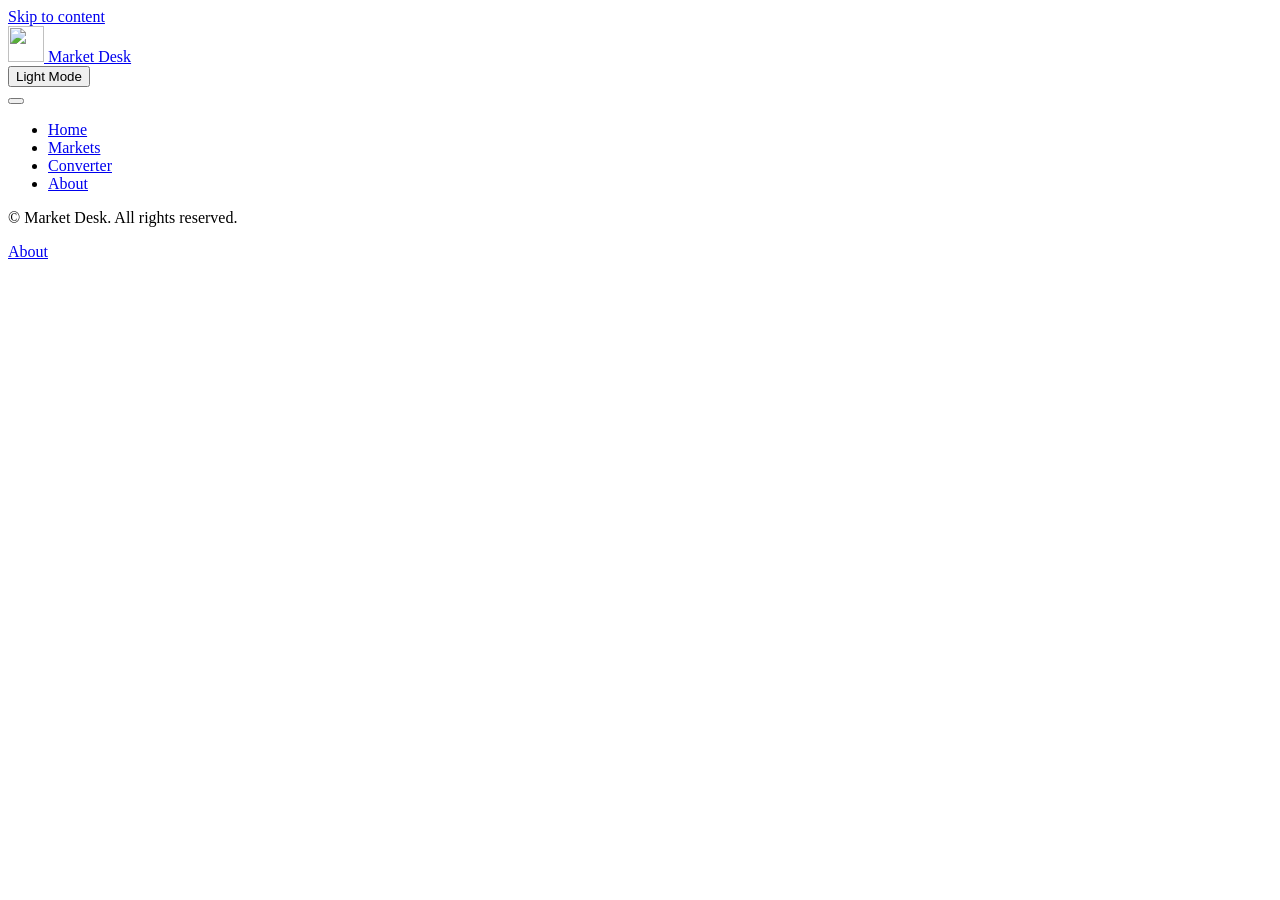
==== index.html @ c41f3e95 "header and nav" ====
<!DOCTYPE html>
<html lang="en-US">
<head>
    <meta charset="UTF-8">
    <meta name="viewport" content="width=device-width, initial-scale=1.0">
    <title>Market Desk | Global quotes and currency converter</title>
    <meta name="description" content="Market Desk provides global quotes and a currency converter for financial markets.">
    <meta name="keywords" content="Market Desk, global quotes, currency converter, financial markets">
    <meta name="author" content="J. Toshio Holt">
    <meta property="og:title" content="Market Desk">
    <meta property="og:description" content="Market Desk provides global quotes and a currency converter for financial markets.">
    <meta property="og:type" content="website">
    <link rel="icon" href="images/favicon.png" type="image/png">
    <link rel="stylesheet" href="styles.css">
    <script src="js/config.js" defer></script>
    <script type="module" src="js/main.js"></script>
</head>
<body>
  <a class="skip-link" href="#main">Skip to content</a>
  <header class="site-header">
    <div class="header-inner">
      <a class="brand" href="index.html">
        <img src="images/logo.png" width="36" height="36" alt="">
        <span>Market Desk</span>
      </a>
      <div class="header-action">
        <button class="theme-toggle" id="theme-toggle" type="button" aria-pressed="false">Light Mode</button>
      </div>
      <button class="nav-toggle" id="nav-toggle" type="button" aria-label="Menu" aria-expanded="false" aria-controls="site-nav">
        <span></span><span></span><span></span>
      </button>
      <nav class="site-nav" id="site-nav" aria-label="Primary">
        <ul>
          <li><a href="index.html">Home</a></li>
          <li><a href="markets.html">Markets</a></li>
          <li><a href="index.html#converter">Converter</a></li>
          <li><a href="about.html" class="is-current">About</a></li>
        </ul>
      </nav>
    </div>
  </header>

  <main id="main" class="wrap pro">
  </main>
  
  <footer class="site-footer">
    <div class="footer-inner">
      <p>&copy; <span id="year"></span> Market Desk. All rights reserved.</p>
      <p><a href="about.html">About</a></p>
    </div>
  </footer>
</body>
</html>
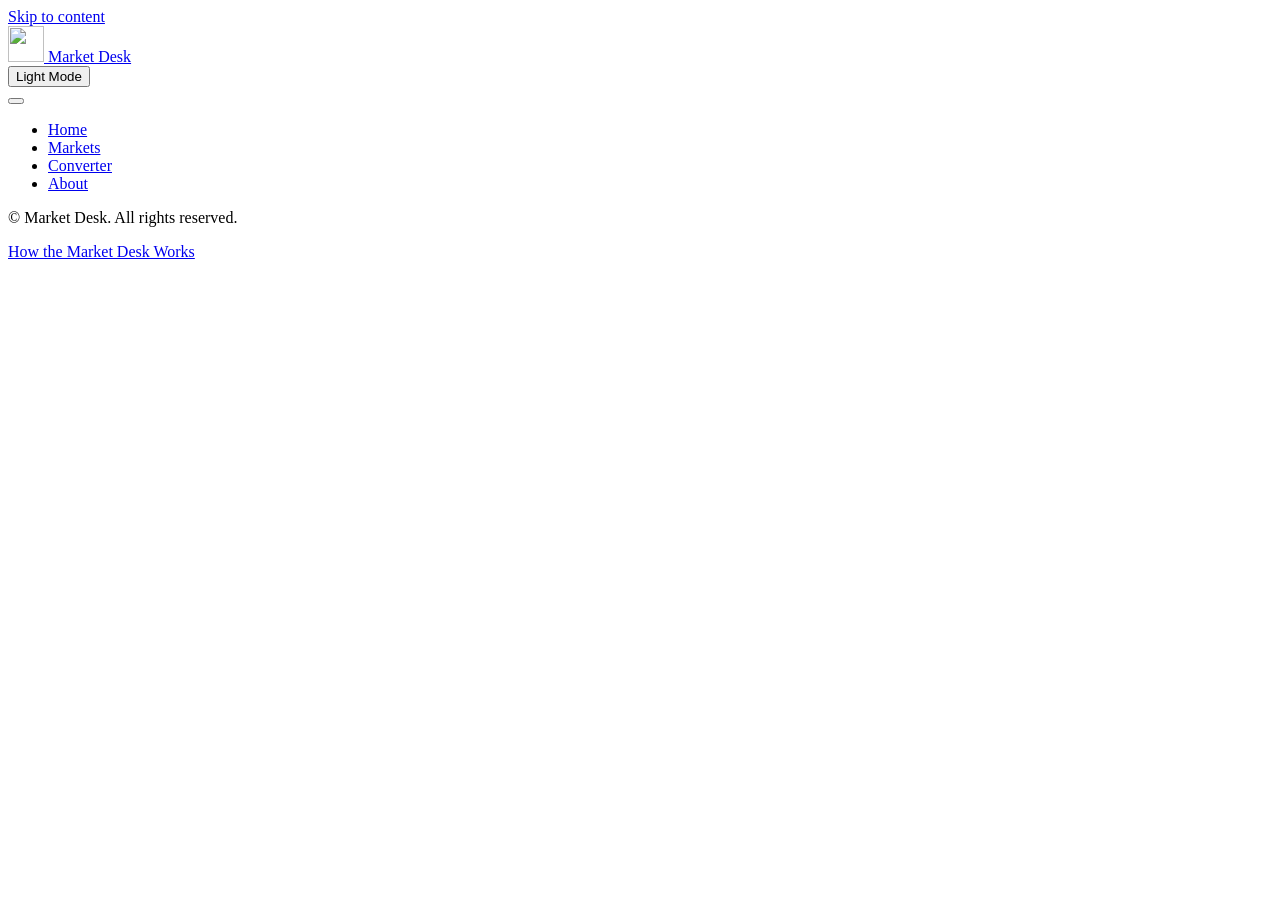
==== commit 438dbcd8: "markets entry" ====
--- a/index.html
+++ b/index.html
@@ -46,8 +46,9 @@
   <footer class="site-footer">
     <div class="footer-inner">
       <p>&copy; <span id="year"></span> Market Desk. All rights reserved.</p>
-      <p><a href="about.html">About</a></p>
+      <p><a href="about.html">How the Market Desk Works</a></p>
     </div>
   </footer>
+  <div id="toast-host" aria-live="polite" aria-relevant="additions"></div>
 </body>
 </html>
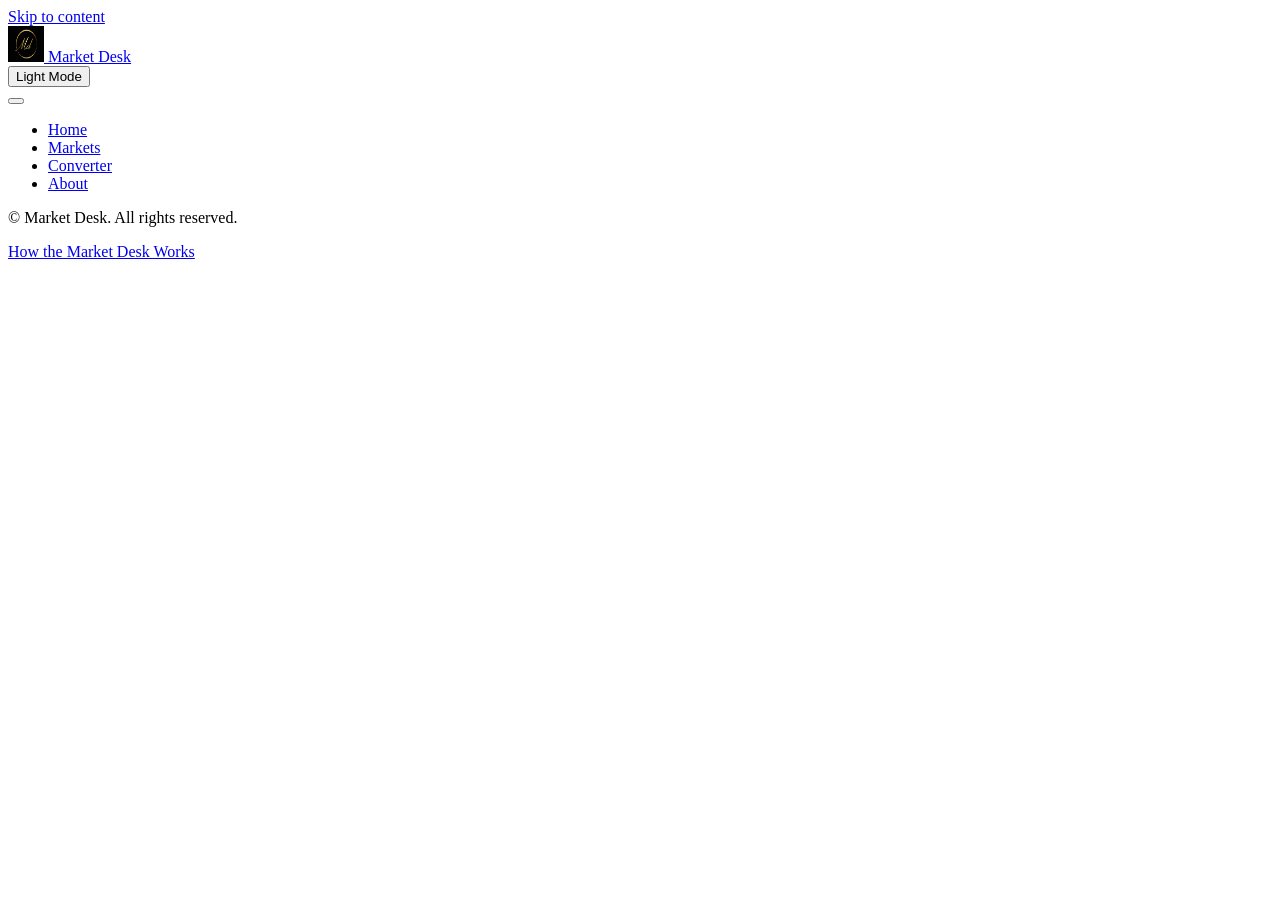
==== commit 15440dca: "upload new files enter APIs and create companies list" ====
--- a/index.html
+++ b/index.html
@@ -10,7 +10,7 @@
     <meta property="og:title" content="Market Desk">
     <meta property="og:description" content="Market Desk provides global quotes and a currency converter for financial markets.">
     <meta property="og:type" content="website">
-    <link rel="icon" href="images/favicon.png" type="image/png">
+    <link rel="icon" href="images/favicon.ico" type="image/x-icon">
     <link rel="stylesheet" href="styles.css">
     <script src="js/config.js" defer></script>
     <script type="module" src="js/main.js"></script>
@@ -20,7 +20,7 @@
   <header class="site-header">
     <div class="header-inner">
       <a class="brand" href="index.html">
-        <img src="images/logo.png" width="36" height="36" alt="">
+        <img src="images/logo.jpg" width="36" height="36" alt="">
         <span>Market Desk</span>
       </a>
       <div class="header-action">
@@ -31,10 +31,10 @@
       </button>
       <nav class="site-nav" id="site-nav" aria-label="Primary">
         <ul>
-          <li><a href="index.html">Home</a></li>
+          <li><a href="index.html" class="is-current">Home</a></li>
           <li><a href="markets.html">Markets</a></li>
           <li><a href="index.html#converter">Converter</a></li>
-          <li><a href="about.html" class="is-current">About</a></li>
+          <li><a href="about.html">About</a></li>
         </ul>
       </nav>
     </div>
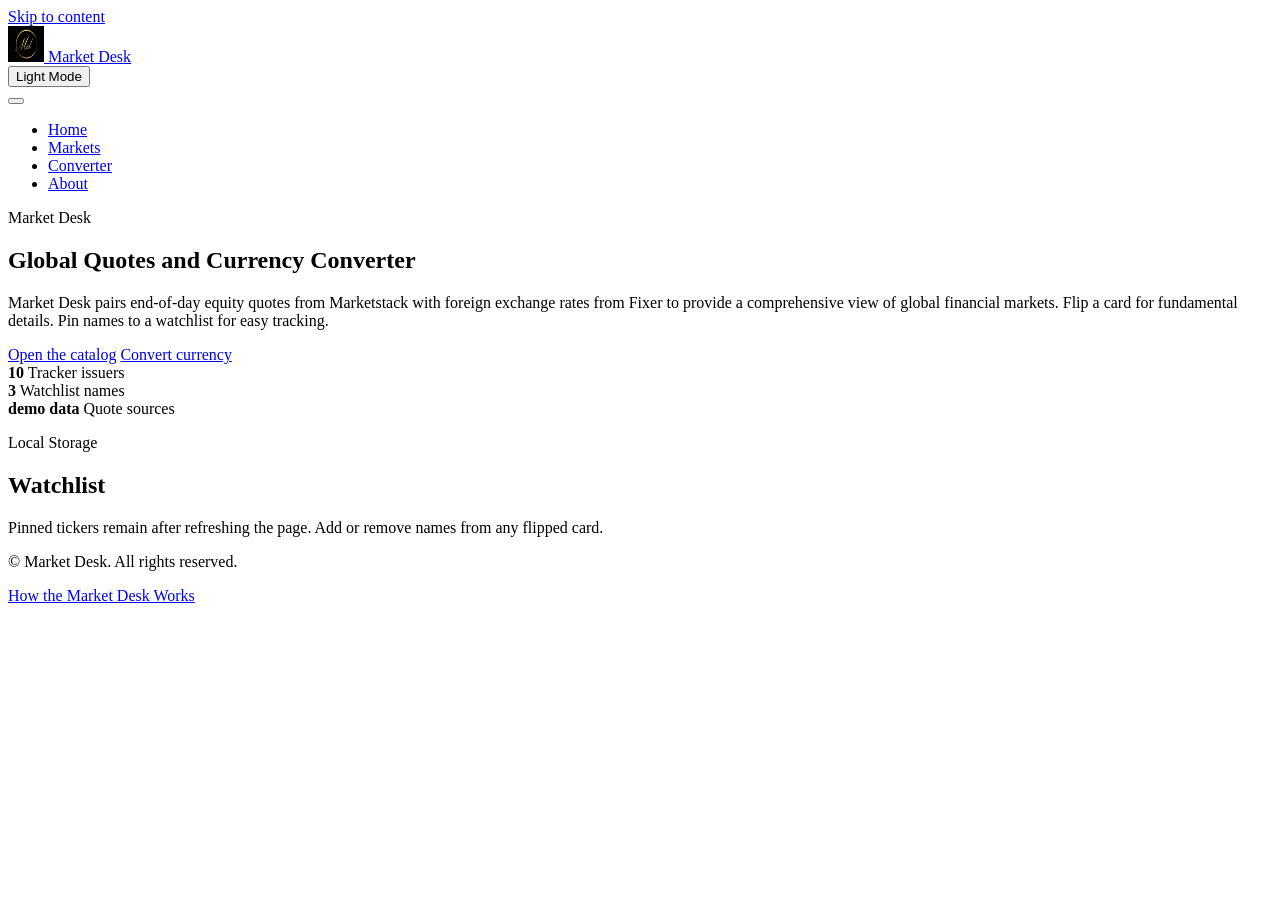
==== commit ccef0307: "main edits and additions" ====
--- a/index.html
+++ b/index.html
@@ -40,7 +40,51 @@
     </div>
   </header>
 
-  <main id="main" class="wrap pro">
+  <main id="main" class="wrap">
+    <section class="hero" id="home" aria-labelledby="hero-title">
+      <p class="kicker">Market Desk</p>
+      <h1 id="hero-title">Global Quotes and Currency Converter</h1>
+      <p class="lede">
+        Market Desk pairs end-of-day equity quotes from Marketstack with foreign exchange rates from Fixer to provide a comprehensive view of global financial markets.
+        Flip a card for fundamental details. Pin names to a watchlist for easy tracking.
+      </p>
+      <div class="hero-actions">
+        <a class="btn" href="markets.html">Open the catalog</a>
+        <a class="btn btn--ghost" href="#converter">Convert currency</a>
+      </div>
+      <div class="stats" aria-label="Desk snapshot">
+        <div class="stat">
+          <b id="stat-names">10</b>
+          <span>Tracker issuers</span>
+        </div>
+        <div class="stat">
+          <b id="stat-markets">3</b>
+          <span>Watchlist names</span>
+        </div>
+        <div class="stat">
+          <b id="stat-live">demo data</b>
+          <span>Quote sources</span>
+        </div>
+      </div>
+    </section>
+
+    <section class="section panel-grid" aria-label="Watchlist and converter">
+      <article class="panel" id="watch">
+        <header class="section-head">
+          <div>
+            <p class="kicker">Local Storage</p>
+            <h2>Watchlist</h2>
+          </div>
+        </header>
+        <p class="lede">Pinned tickers remain after refreshing the page. Add or remove names from any flipped card.</p>
+        <ul class="watch-list" id="watchlist"></ul>
+      </article>
+
+      <article class="panel" id="converter">
+        
+      </article>
+
+    </section>
   </main>
   
   <footer class="site-footer">
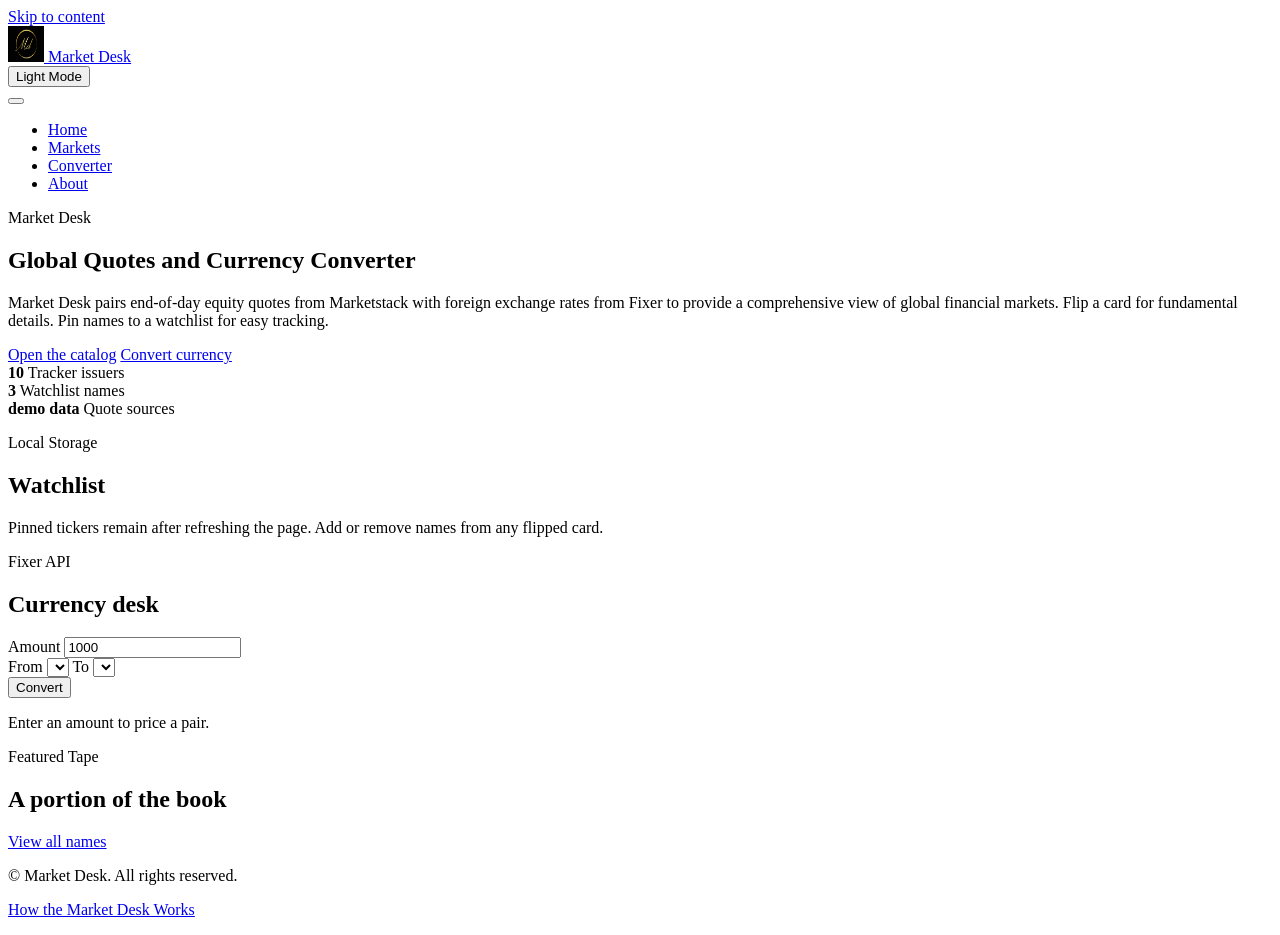
==== commit a0cf0837: "index" ====
--- a/index.html
+++ b/index.html
@@ -81,9 +81,48 @@
       </article>
 
       <article class="panel" id="converter">
-        
+        <header class="section-head">
+          <div>
+            <p class="kicker">Fixer API</p>
+            <h2>Currency desk</h2>
+          </div>
+        </header>
+        <form class="fx-form" id="fx-form">
+          <label class="field">
+            <span>Amount</span>
+            <input id="fx-amount" name="amount" type="number" min="0" step="0.01" value="1000" required>
+          </label>
+          <div class="fx-row">
+            <label class="field">
+              <span>From</span>
+              <select id="fx-from" name="from"></select>
+            </label>
+            <label class="field">
+              <span>To</span>
+              <select id="fx-to" name="to"></select>
+            </label>
+          </div>
+          <button class="btn" type="submit">Convert</button>
+        </form>
+        <p class="fx-result" id="fx-result" aria-live="polite">Enter an amount to price a pair.</p>
+        <p id="fx-stamp"></p>
       </article>
+    </section>
 
+    <section class="section" id="featured" aria-labelledby="featured-title">
+      <header class="section-head">
+        <div>
+          <p class="kicker">Featured Tape</p>
+          <h2 id="featured-title">A portion of the book</h2>
+        </div>
+        <a class="btn btn--ghost" href="markets.html">View all names</a>
+      </header>
+      <div class="card-grid" id="catalog-grid" data-limit="4" aria-live="polite"></div>
+      <div id="section-filters" class="chip-row" hidden></div>
+      <label class="field" hidden>
+        <span>Search</span>
+        <input id="ticker-search" type="search">
+      </label>
     </section>
   </main>
   
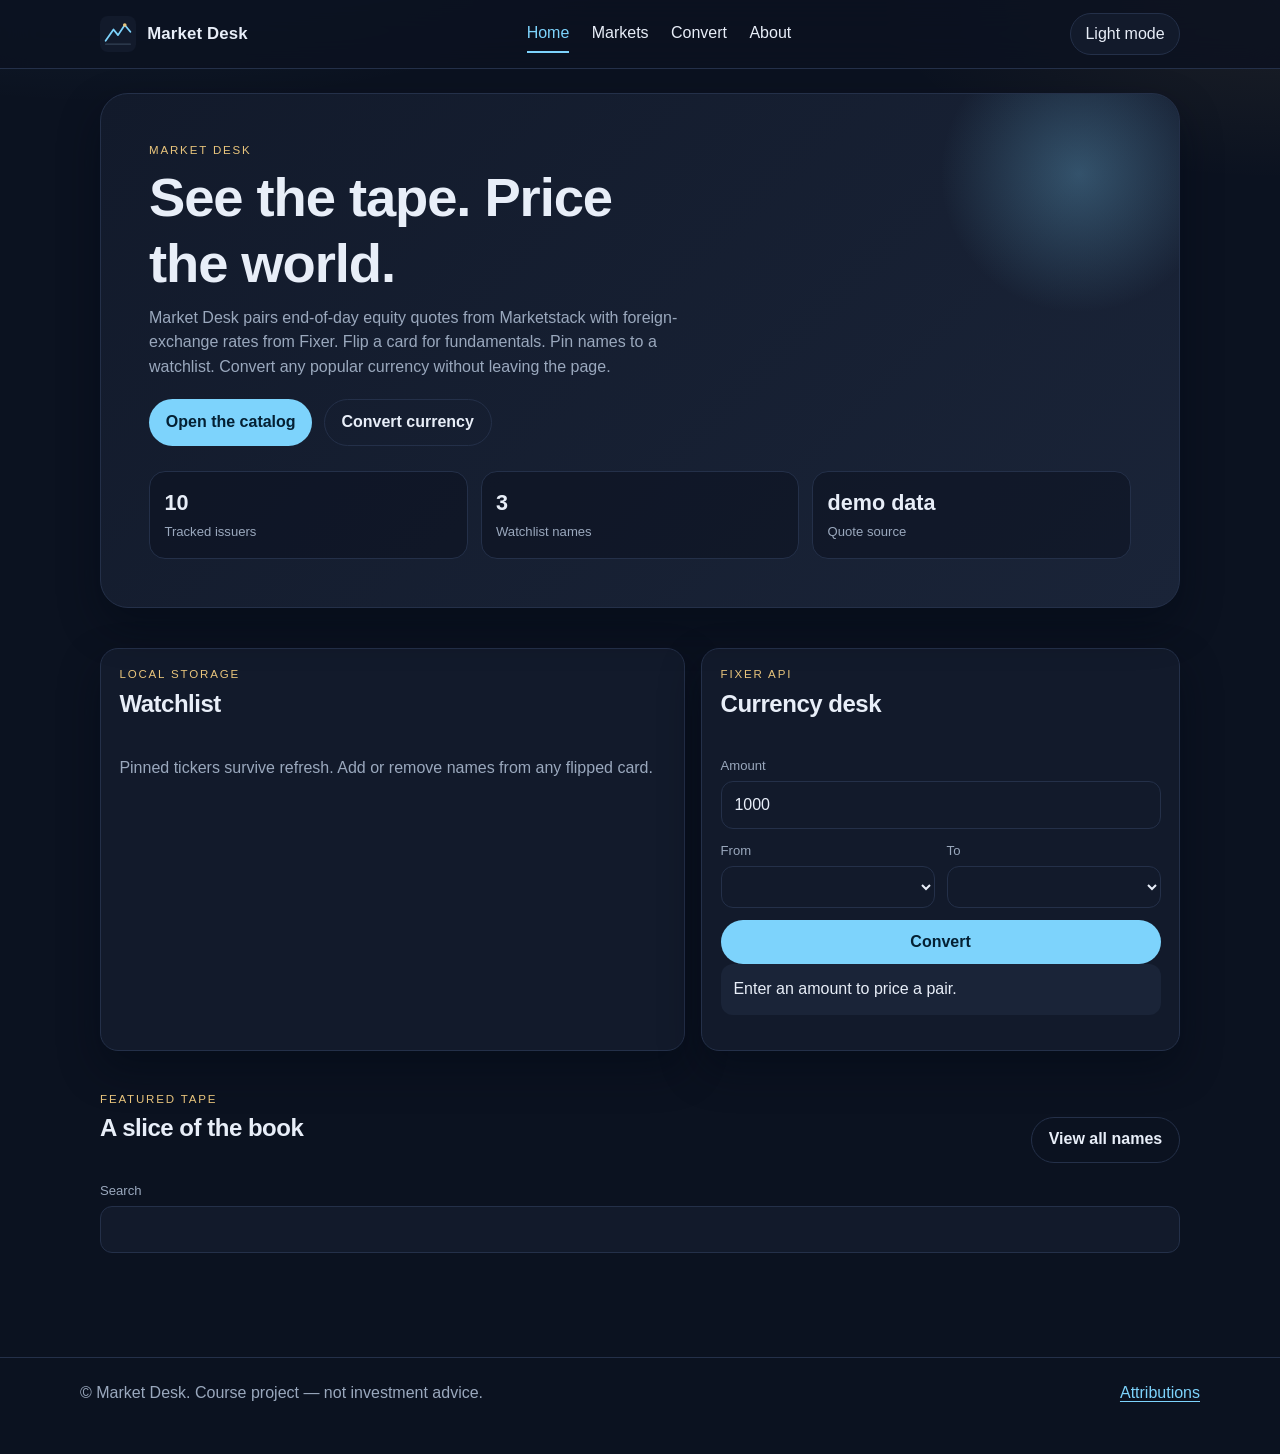
==== commit 35bdd1b8: "major edit" ====
--- a/index.html
+++ b/index.html
@@ -1,39 +1,41 @@
 <!DOCTYPE html>
 <html lang="en-US">
+
 <head>
-    <meta charset="UTF-8">
-    <meta name="viewport" content="width=device-width, initial-scale=1.0">
-    <title>Market Desk | Global quotes and currency converter</title>
-    <meta name="description" content="Market Desk provides global quotes and a currency converter for financial markets.">
-    <meta name="keywords" content="Market Desk, global quotes, currency converter, financial markets">
-    <meta name="author" content="J. Toshio Holt">
-    <meta property="og:title" content="Market Desk">
-    <meta property="og:description" content="Market Desk provides global quotes and a currency converter for financial markets.">
-    <meta property="og:type" content="website">
-    <link rel="icon" href="images/favicon.ico" type="image/x-icon">
-    <link rel="stylesheet" href="styles.css">
-    <script src="js/config.js" defer></script>
-    <script type="module" src="js/main.js"></script>
+  <meta charset="utf-8">
+  <meta name="viewport" content="width=device-width, initial-scale=1">
+  <title>Market Desk | Global quotes and currency converter</title>
+  <meta name="description" content="Track a curated book of global equities and convert currencies with live Marketstack and Fixer data.">
+  <meta name="author" content="J. Toshio Holt">
+  <meta property="og:title" content="Market Desk">
+  <meta property="og:description" content="HTML, CSS, and JavaScript market desk with two third-party APIs.">
+  <meta property="og:type" content="website">
+  <link rel="icon" href="images/favicon.svg" type="image/svg+xml">
+  <link rel="stylesheet" href="css/styles.css">
+  <script src="js/config.js" defer></script>
+  <script type="module" src="js/main.js"></script>
 </head>
+
 <body>
   <a class="skip-link" href="#main">Skip to content</a>
   <header class="site-header">
     <div class="header-inner">
       <a class="brand" href="index.html">
-        <img src="images/logo.jpg" width="36" height="36" alt="">
+        <img src="images/logo.svg" width="36" height="36" alt="">
         <span>Market Desk</span>
       </a>
-      <div class="header-action">
-        <button class="theme-toggle" id="theme-toggle" type="button" aria-pressed="false">Light Mode</button>
+      <div class="header-actions">
+        <button class="theme-toggle" id="theme-toggle" type="button" aria-pressed="false">Light mode</button>
       </div>
-      <button class="nav-toggle" id="nav-toggle" type="button" aria-label="Menu" aria-expanded="false" aria-controls="site-nav">
+      <button class="nav-toggle" id="nav-toggle" type="button" aria-label="Menu" aria-expanded="false"
+        aria-controls="site-nav">
         <span></span><span></span><span></span>
       </button>
       <nav class="site-nav" id="site-nav" aria-label="Primary">
         <ul>
           <li><a href="index.html" class="is-current">Home</a></li>
           <li><a href="markets.html">Markets</a></li>
-          <li><a href="index.html#converter">Converter</a></li>
+          <li><a href="index.html#converter">Convert</a></li>
           <li><a href="about.html">About</a></li>
         </ul>
       </nav>
@@ -42,11 +44,12 @@
 
   <main id="main" class="wrap">
     <section class="hero" id="home" aria-labelledby="hero-title">
-      <p class="kicker">Market Desk</p>
-      <h1 id="hero-title">Global Quotes and Currency Converter</h1>
+      <p class="kicker">Market desk</p>
+      <h1 id="hero-title">See the tape. Price the world.</h1>
       <p class="lede">
-        Market Desk pairs end-of-day equity quotes from Marketstack with foreign exchange rates from Fixer to provide a comprehensive view of global financial markets.
-        Flip a card for fundamental details. Pin names to a watchlist for easy tracking.
+        Market Desk pairs end-of-day equity quotes from Marketstack
+        with foreign-exchange rates from Fixer. Flip a card for fundamentals. Pin names to a
+        watchlist. Convert any popular currency without leaving the page.
       </p>
       <div class="hero-actions">
         <a class="btn" href="markets.html">Open the catalog</a>
@@ -55,15 +58,15 @@
       <div class="stats" aria-label="Desk snapshot">
         <div class="stat">
           <b id="stat-names">10</b>
-          <span>Tracker issuers</span>
+          <span>Tracked issuers</span>
         </div>
         <div class="stat">
-          <b id="stat-markets">3</b>
+          <b id="stat-watch">3</b>
           <span>Watchlist names</span>
         </div>
         <div class="stat">
           <b id="stat-live">demo data</b>
-          <span>Quote sources</span>
+          <span>Quote source</span>
         </div>
       </div>
     </section>
@@ -72,11 +75,11 @@
       <article class="panel" id="watch">
         <header class="section-head">
           <div>
-            <p class="kicker">Local Storage</p>
+            <p class="kicker">Local storage</p>
             <h2>Watchlist</h2>
           </div>
         </header>
-        <p class="lede">Pinned tickers remain after refreshing the page. Add or remove names from any flipped card.</p>
+        <p class="lede">Pinned tickers survive refresh. Add or remove names from any flipped card.</p>
         <ul class="watch-list" id="watchlist"></ul>
       </article>
 
@@ -112,26 +115,27 @@
     <section class="section" id="featured" aria-labelledby="featured-title">
       <header class="section-head">
         <div>
-          <p class="kicker">Featured Tape</p>
-          <h2 id="featured-title">A portion of the book</h2>
+          <p class="kicker">Featured tape</p>
+          <h2 id="featured-title">A slice of the book</h2>
         </div>
         <a class="btn btn--ghost" href="markets.html">View all names</a>
       </header>
       <div class="card-grid" id="catalog-grid" data-limit="4" aria-live="polite"></div>
-      <div id="section-filters" class="chip-row" hidden></div>
+      <div id="sector-filters" class="chip-row" hidden></div>
       <label class="field" hidden>
         <span>Search</span>
         <input id="ticker-search" type="search">
       </label>
     </section>
   </main>
-  
+
   <footer class="site-footer">
     <div class="footer-inner">
-      <p>&copy; <span id="year"></span> Market Desk. All rights reserved.</p>
-      <p><a href="about.html">How the Market Desk Works</a></p>
+      <p>&copy; <span id="year"></span> Market Desk. Course project — not investment advice.</p>
+      <p><a href="about.html">Attributions</a></p>
     </div>
   </footer>
   <div id="toast-host" aria-live="polite" aria-relevant="additions"></div>
 </body>
+
 </html>
--- a/css/styles.css
+++ b/css/styles.css
@@ -0,0 +1,843 @@
+/* Theme variables ----------------------------------------------------------------------------------------------------------------------------------- */
+:root {
+  --bg: #0b1220;
+  --bg-elevated: #121a2b;
+  --bg-soft: #1a2438;
+  --line: #243049;
+  --text: #e8eef8;
+  --muted: #9aa8bd;
+  --accent: #7dd3fc;
+  --accent-strong: #38bdf8;
+  --gold: #e8c47c;
+  --up: #34d399;
+  --down: #f87171;
+  --danger: #fb7185;
+  --shadow: 0 18px 40px rgba(3, 8, 20, 0.45);
+  --radius: 18px;
+  --font: "Segoe UI", "Source Sans 3", "Helvetica Neue", Arial, sans-serif;
+  --mono: "Cambria Math", "IBM Plex Mono", ui-monospace, monospace;
+  --max: 1120px;
+  --header-h: 4.25rem;
+}
+
+[data-theme="light"] {
+  --bg: #f3f6fb;
+  --bg-elevated: #ffffff;
+  --bg-soft: #e8eef7;
+  --line: #d5deeb;
+  --text: #122033;
+  --muted: #4b5b70;
+  --accent: #0369a1;
+  --accent-strong: #0284c7;
+  --gold: #b45309;
+  --shadow: 0 16px 32px rgba(15, 35, 70, 0.08);
+}
+
+
+/* Reset -------------------------------------------------------------------------------------------------------------------------------------------- */
+*,
+*::before,
+*::after {
+  box-sizing: border-box;
+}
+
+html {
+  scroll-behavior: smooth;
+}
+
+body {
+  margin: 0;
+  min-height: 100vh;
+  font-family: var(--font);
+  color: var(--text);
+  background:
+    radial-gradient(1200px 500px at 10% -10%, rgba(125, 211, 252, 0.12), transparent 50%),
+    radial-gradient(900px 400px at 100% 0%, rgba(232, 196, 124, 0.08), transparent 45%),
+    var(--bg);
+  line-height: 1.55;
+  transition: background-color 0.35s ease, color 0.35s ease;
+}
+
+img {
+  max-width: 100%;
+  height: auto;
+  display: block;
+}
+
+a {
+  color: var(--accent);
+  text-decoration-thickness: 1px;
+  text-underline-offset: 0.18em;
+}
+
+a:hover {
+  color: var(--accent-strong);
+}
+
+h1,
+h2,
+h3,
+p {
+  margin-top: 0;
+}
+
+h1,
+h2,
+h3 {
+  line-height: 1.2;
+  letter-spacing: -0.02em;
+}
+
+button,
+input,
+select {
+  font: inherit;
+}
+
+
+/* Skip link --------------------------------------------------------------------------------------------------------------------------------------- */
+.skip-link {
+  position: absolute;
+  left: 1rem;
+  top: -4rem;
+  background: var(--accent);
+  color: #042033;
+  padding: 0.6rem 1rem;
+  border-radius: 999px;
+  z-index: 100;
+}
+
+.skip-link:focus {
+  top: 0.75rem;
+}
+
+
+/* Header / navigation --------------------------------------------------------------------------------------------------------------------------------- */
+.site-header {
+  position: sticky;
+  top: 0;
+  z-index: 20;
+  backdrop-filter: blur(16px);
+  background: color-mix(in srgb, var(--bg) 82%, transparent);
+  border-bottom: 1px solid var(--line);
+}
+
+.header-inner {
+  max-width: var(--max);
+  margin: 0 auto;
+  min-height: var(--header-h);
+  padding: 0.75rem 1.25rem;
+  display: flex;
+  align-items: center;
+  gap: 1rem;
+}
+
+.brand {
+  display: flex;
+  align-items: center;
+  gap: 0.7rem;
+  color: var(--text);
+  text-decoration: none;
+  font-weight: 700;
+  letter-spacing: 0.01em;
+}
+
+.brand img {
+  width: 36px;
+  height: 36px;
+}
+
+.brand span {
+  font-size: 1.05rem;
+}
+
+.visually-hidden {
+  position: absolute;
+  width: 1px;
+  height: 1px;
+  padding: 0;
+  margin: -1px;
+  overflow: hidden;
+  clip: rect(0, 0, 0, 0);
+  white-space: nowrap;
+  border: 0;
+}
+
+.header-actions {
+  margin-left: auto;
+  display: block;
+}
+
+.nav-toggle {
+  width: 44px;
+  height: 44px;
+  border: 1px solid var(--line);
+  border-radius: 10px;
+  background: var(--bg-elevated);
+  color: var(--text);
+  display: inline-flex;
+  flex-direction: column;
+  justify-content: center;
+  align-items: center;
+  gap: 5px;
+  cursor: pointer;
+}
+
+.nav-toggle span {
+  display: block;
+  width: 18px;
+  height: 2px;
+  background: currentColor;
+  transition: transform 0.25s ease, opacity 0.2s ease;
+}
+
+.nav-toggle[aria-expanded="true"] span:nth-child(1) {
+  transform: translateY(7px) rotate(45deg);
+}
+
+.nav-toggle[aria-expanded="true"] span:nth-child(2) {
+  opacity: 0;
+}
+
+.nav-toggle[aria-expanded="true"] span:nth-child(3) {
+  transform: translateY(-7px) rotate(-45deg);
+}
+
+.site-nav {
+  display: none;
+  width: 100%;
+}
+
+.site-nav.is-open {
+  display: block;
+}
+
+.site-nav ul {
+  list-style: none;
+  margin: 0;
+  padding: 0.25rem 0 0.75rem;
+}
+
+.site-nav a {
+  display: block;
+  padding: 0.7rem 0.2rem;
+  color: var(--text);
+  text-decoration: none;
+  border-bottom: 2px solid transparent;
+}
+
+.site-nav a.is-current,
+.site-nav a:hover,
+.site-nav a:focus-visible {
+  color: var(--accent);
+  border-bottom-color: var(--accent);
+}
+
+.theme-toggle {
+  border: 1px solid var(--line);
+  background: var(--bg-elevated);
+  color: var(--text);
+  border-radius: 999px;
+  padding: 0.45rem 0.9rem;
+  cursor: pointer;
+  transition: transform 0.2s ease, background-color 0.2s ease;
+}
+
+.theme-toggle:hover {
+  transform: translateY(-1px);
+}
+
+@media (min-width: 800px) {
+  .nav-toggle {
+    display: none;
+  }
+
+  .header-inner {
+    display: flex;
+    align-items: center;
+    gap: 1rem;
+  }
+
+  .header-actions {
+    margin-left: 0;
+    order: 3;
+  }
+
+  .site-nav {
+    order: 2;
+    margin-left: auto;
+    margin-right: auto;
+  }
+
+  .site-nav {
+    display: block;
+    width: auto;
+    justify-self: center;
+  }
+
+  .site-nav ul {
+    display: flex;
+    gap: 1.4rem;
+    padding: 0;
+  }
+
+  .site-nav a {
+    padding: 0.35rem 0;
+  }
+
+  .header-actions {
+    display: block;
+  }
+}
+
+
+/* Layout helpers ----------------------------------------------------------------------------------------------------------------------------------- */
+.wrap {
+  max-width: var(--max);
+  margin: 0 auto;
+  padding: 1.5rem 1.25rem 4rem;
+}
+
+.section {
+  margin: 2.5rem 0;
+}
+
+.section-head {
+  display: flex;
+  flex-wrap: wrap;
+  justify-content: space-between;
+  align-items: end;
+  gap: 1rem;
+  margin-bottom: 1.1rem;
+}
+
+.kicker {
+  text-transform: uppercase;
+  letter-spacing: 0.16em;
+  font-size: 0.72rem;
+  color: var(--gold);
+  margin-bottom: 0.35rem;
+}
+
+.lede {
+  color: var(--muted);
+  max-width: 62ch;
+}
+
+
+/* Buttons, chips, fields ------------------------------------------------------------------------------------------------------------------------ */
+.btn {
+  display: inline-flex;
+  align-items: center;
+  justify-content: center;
+  gap: 0.4rem;
+  border: 0;
+  border-radius: 999px;
+  padding: 0.62rem 1.05rem;
+  cursor: pointer;
+  text-decoration: none;
+  background: var(--accent);
+  color: #042033;
+  font-weight: 650;
+  transition: transform 0.2s ease, box-shadow 0.2s ease, background-color 0.2s ease;
+}
+
+.btn:hover {
+  transform: translateY(-2px);
+  box-shadow: 0 10px 20px rgba(56, 189, 248, 0.22);
+}
+
+.btn--ghost {
+  background: transparent;
+  color: var(--text);
+  border: 1px solid var(--line);
+}
+
+.btn--link {
+  background: transparent;
+  color: var(--accent);
+  padding-inline: 0.2rem;
+}
+
+.chip-row {
+  display: flex;
+  flex-wrap: wrap;
+  gap: 0.5rem;
+}
+
+.chip {
+  border: 1px solid var(--line);
+  background: var(--bg-elevated);
+  color: var(--text);
+  border-radius: 999px;
+  padding: 0.35rem 0.8rem;
+  cursor: pointer;
+  transition: background-color 0.2s ease, border-color 0.2s ease, transform 0.2s ease;
+}
+
+.chip:hover,
+.chip.is-active {
+  border-color: var(--accent);
+  color: var(--accent);
+  transform: translateY(-1px);
+}
+
+.field {
+  display: grid;
+  gap: 0.3rem;
+}
+
+.field span {
+  font-size: 0.82rem;
+  color: var(--muted);
+}
+
+input[type="text"],
+input[type="number"],
+input[type="search"],
+select {
+  width: 100%;
+  border: 1px solid var(--line);
+  background: var(--bg-elevated);
+  color: var(--text);
+  border-radius: 12px;
+  padding: 0.65rem 0.8rem;
+}
+
+input:focus-visible,
+select:focus-visible,
+button:focus-visible,
+a:focus-visible {
+  outline: 2px solid var(--accent);
+  outline-offset: 2px;
+}
+
+
+/* Hero ------------------------------------------------------------------------------------------------------------------------------------------ */
+.hero {
+  position: relative;
+  overflow: hidden;
+  border: 1px solid var(--line);
+  border-radius: 28px;
+  padding: clamp(1.4rem, 4vw, 3rem);
+  background: linear-gradient(135deg, var(--bg-elevated), var(--bg-soft));
+  box-shadow: var(--shadow);
+}
+
+.hero::after {
+  content: "";
+  position: absolute;
+  width: 280px;
+  height: 280px;
+  right: -40px;
+  top: -60px;
+  border-radius: 50%;
+  background: radial-gradient(circle, rgba(125, 211, 252, 0.28), transparent 70%);
+  animation: drift 12s ease-in-out infinite alternate;
+  pointer-events: none;
+}
+
+@keyframes drift {
+  from {
+    transform: translate3d(0, 0, 0) scale(1);
+  }
+
+  to {
+    transform: translate3d(-30px, 24px, 0) scale(1.12);
+  }
+}
+
+.hero h1 {
+  font-size: clamp(2rem, 5vw, 3.4rem);
+  max-width: 16ch;
+  margin-bottom: 0.6rem;
+}
+
+.hero-actions {
+  display: flex;
+  flex-wrap: wrap;
+  gap: 0.7rem;
+  margin: 1.2rem 0 1.6rem;
+}
+
+.stats {
+  display: grid;
+  grid-template-columns: repeat(3, minmax(0, 1fr));
+  gap: 0.8rem;
+}
+
+.stat {
+  background: color-mix(in srgb, var(--bg) 55%, transparent);
+  border: 1px solid var(--line);
+  border-radius: 16px;
+  padding: 0.85rem 0.9rem;
+}
+
+.stat b {
+  display: block;
+  font-size: 1.35rem;
+}
+
+.stat span {
+  color: var(--muted);
+  font-size: 0.82rem;
+}
+
+
+/* Cards + 3D flip ----------------------------------------------------------------------------------------------------------------------------- */
+.card-grid {
+  display: grid;
+  grid-template-columns: repeat(auto-fill, minmax(250px, 1fr));
+  gap: 1rem;
+}
+
+.stock-card {
+  perspective: 1400px;
+  min-height: 292px;
+  cursor: pointer;
+}
+
+.stock-card__inner {
+  position: relative;
+  min-height: 292px;
+  transform-style: preserve-3d;
+  transition: transform 0.7s cubic-bezier(0.2, 0.7, 0.2, 1);
+}
+
+.stock-card.is-flipped .stock-card__inner {
+  transform: rotateY(180deg);
+}
+
+.stock-card__face {
+  position: absolute;
+  inset: 0;
+  backface-visibility: hidden;
+  -webkit-backface-visibility: hidden;
+  border: 1px solid var(--line);
+  border-radius: var(--radius);
+  background: var(--bg-elevated);
+  padding: 1rem 1.05rem;
+  box-shadow: var(--shadow);
+  transition: transform 0.25s ease, border-color 0.25s ease;
+}
+
+.stock-card:hover .stock-card__face--front {
+  transform: translateY(-4px);
+  border-color: color-mix(in srgb, var(--accent) 50%, var(--line));
+}
+
+.stock-card.is-focused .stock-card__face {
+  border-color: var(--gold);
+}
+
+.stock-card__face--front {
+  border-top: 3px solid var(--accent);
+}
+
+.stock-card__face--back {
+  transform: rotateY(180deg);
+  overflow: auto;
+}
+
+.stock-card__head {
+  display: flex;
+  justify-content: space-between;
+  align-items: center;
+  margin-bottom: 0.35rem;
+}
+
+.stock-card__ticker {
+  font-family: var(--mono);
+  font-weight: 700;
+  letter-spacing: 0.04em;
+}
+
+.stock-card__name {
+  font-size: 1.05rem;
+  margin-bottom: 0.35rem;
+}
+
+.stock-card__price {
+  font-size: 1.55rem;
+  font-weight: 700;
+  margin: 0.2rem 0 0.8rem;
+}
+
+.stock-card__meta {
+  display: grid;
+  grid-template-columns: 1fr 1fr;
+  gap: 0.45rem 0.8rem;
+  margin: 0;
+}
+
+.stock-card__meta dt {
+  color: var(--muted);
+  font-size: 0.75rem;
+}
+
+.stock-card__meta dd {
+  margin: 0;
+  font-family: var(--mono);
+  font-size: 0.92rem;
+}
+
+.stock-card__source {
+  margin: 0.85rem 0 0;
+  color: var(--muted);
+  font-size: 0.78rem;
+}
+
+.stock-card__tagline {
+  color: var(--muted);
+  font-style: italic;
+}
+
+.stock-card__facts {
+  margin: 0 0 1rem;
+  padding: 0;
+  list-style: none;
+  font-size: 0.9rem;
+}
+
+.stock-card__facts li {
+  display: flex;
+  justify-content: space-between;
+  gap: 0.75rem;
+  padding: 0.28rem 0;
+  border-bottom: 1px solid var(--line);
+}
+
+.stock-card__actions {
+  display: flex;
+  flex-wrap: wrap;
+  gap: 0.6rem;
+}
+
+.pill {
+  font-size: 0.75rem;
+  border-radius: 999px;
+  padding: 0.18rem 0.5rem;
+  font-weight: 700;
+}
+
+.pill--up {
+  color: #064e3b;
+  background: #6ee7b7;
+}
+
+.pill--down {
+  color: #7f1d1d;
+  background: #fca5a5;
+}
+
+[data-theme="light"] .pill--up {
+  background: #bbf7d0;
+}
+
+
+/* Panels ------------------------------------------------------------------------------------------------------------------------------------------ */
+.panel-grid {
+  display: grid;
+  gap: 1rem;
+}
+
+@media (min-width: 860px) {
+  .panel-grid {
+    grid-template-columns: 1.1fr 0.9fr;
+  }
+}
+
+.panel {
+  background: var(--bg-elevated);
+  border: 1px solid var(--line);
+  border-radius: var(--radius);
+  padding: 1.1rem 1.15rem 1.2rem;
+  box-shadow: var(--shadow);
+}
+
+.watch-list {
+  list-style: none;
+  margin: 0;
+  padding: 0;
+}
+
+.watch-item {
+  display: grid;
+  grid-template-columns: 1fr auto;
+  gap: 0.4rem;
+  align-items: center;
+  border-bottom: 1px solid var(--line);
+  padding: 0.45rem 0;
+}
+
+.watch-item__main {
+  display: grid;
+  grid-template-columns: 4.2rem 1fr auto;
+  gap: 0.5rem;
+  align-items: center;
+  width: 100%;
+  border: 0;
+  background: transparent;
+  color: inherit;
+  text-align: left;
+  cursor: pointer;
+}
+
+.watch-item__sym {
+  font-family: var(--mono);
+  font-weight: 700;
+}
+
+.watch-item__name {
+  color: var(--muted);
+  overflow: hidden;
+  text-overflow: ellipsis;
+  white-space: nowrap;
+}
+
+.icon-btn {
+  width: 34px;
+  height: 34px;
+  border-radius: 8px;
+  border: 1px solid var(--line);
+  background: var(--bg-soft);
+  color: var(--text);
+  cursor: pointer;
+}
+
+.fx-form {
+  display: grid;
+  gap: 0.75rem;
+}
+
+.fx-row {
+  display: grid;
+  grid-template-columns: 1fr 1fr;
+  gap: 0.75rem;
+}
+
+.fx-result {
+  min-height: 3rem;
+  border-radius: 12px;
+  background: var(--bg-soft);
+  padding: 0.8rem;
+}
+
+.fx-result.is-pop {
+  animation: pop 0.4s ease;
+}
+
+@keyframes pop {
+  0% {
+    transform: scale(0.96);
+  }
+
+  60% {
+    transform: scale(1.03);
+  }
+
+  100% {
+    transform: scale(1);
+  }
+}
+
+#fx-stamp {
+  color: var(--muted);
+  font-size: 0.8rem;
+}
+
+.empty-state {
+  color: var(--muted);
+}
+
+
+/* About page ----------------------------------------------------------------------------------------------------------------------------------- */
+.prose {
+  max-width: 72ch;
+}
+
+.prose h2 {
+  margin-top: 2rem;
+}
+
+.checklist {
+  padding-left: 1.1rem;
+}
+
+.checklist li {
+  margin: 0.35rem 0;
+}
+
+.callout {
+  border-left: 3px solid var(--gold);
+  background: var(--bg-elevated);
+  padding: 0.9rem 1rem;
+  border-radius: 0 12px 12px 0;
+}
+
+
+/* Footer + toasts ----------------------------------------------------------------------------------------------------------------------------- */
+.site-footer {
+  border-top: 1px solid var(--line);
+  padding: 1.4rem 1.25rem 2rem;
+  color: var(--muted);
+}
+
+.footer-inner {
+  max-width: var(--max);
+  margin: 0 auto;
+  display: flex;
+  flex-wrap: wrap;
+  justify-content: space-between;
+  gap: 0.75rem;
+}
+
+#toast-host {
+  position: fixed;
+  right: 1rem;
+  bottom: 1rem;
+  display: grid;
+  gap: 0.5rem;
+  z-index: 40;
+}
+
+.toast {
+  min-width: 220px;
+  max-width: 320px;
+  background: var(--bg-elevated);
+  border: 1px solid var(--line);
+  color: var(--text);
+  border-radius: 12px;
+  padding: 0.7rem 0.85rem;
+  box-shadow: var(--shadow);
+  opacity: 0;
+  transform: translateY(12px);
+  transition: opacity 0.28s ease, transform 0.28s ease;
+}
+
+.toast.is-visible {
+  opacity: 1;
+  transform: translateY(0);
+}
+
+.toast--error {
+  border-color: var(--danger);
+}
+
+[aria-busy="true"] {
+  opacity: 0.6;
+}
+
+@media (max-width: 799px) {
+  .header-inner {
+    flex-wrap: wrap;
+  }
+
+  .site-nav {
+    flex-basis: 100%;
+  }
+
+  .stats {
+    grid-template-columns: 1fr;
+  }
+}
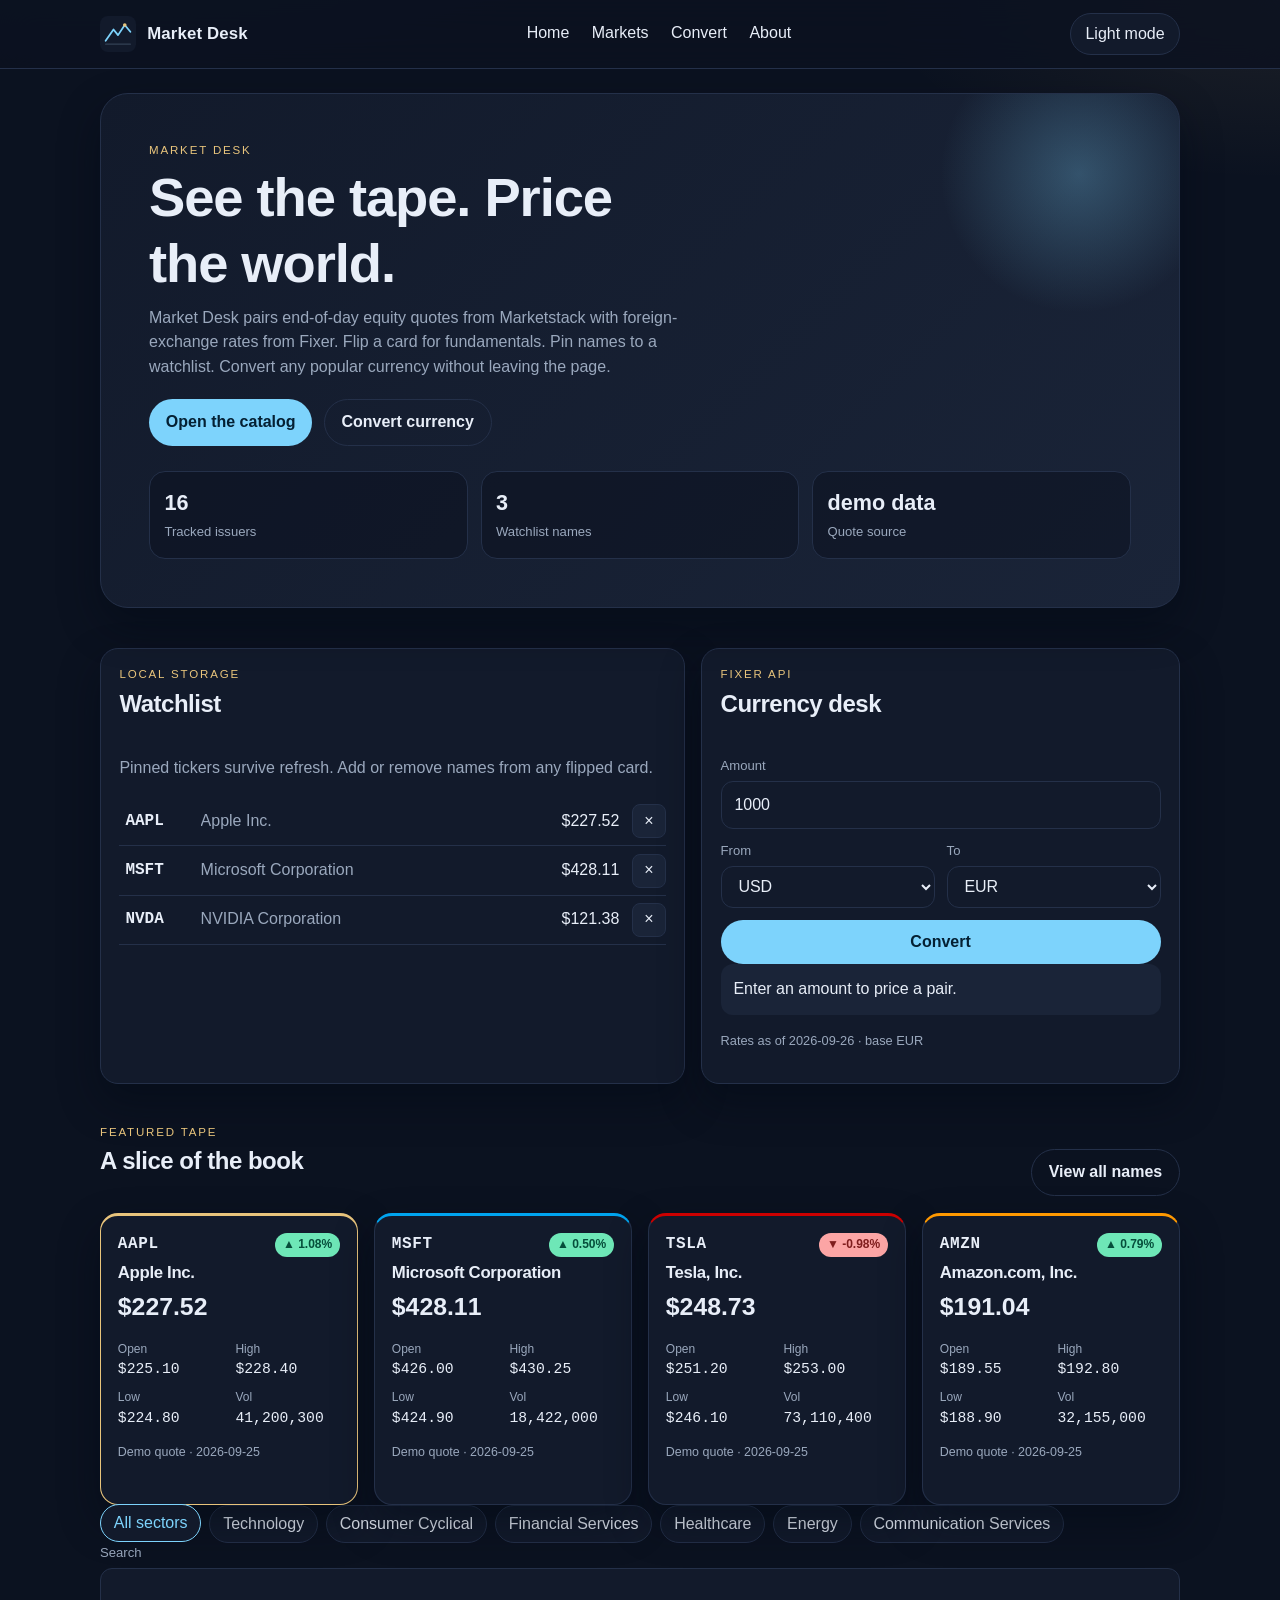
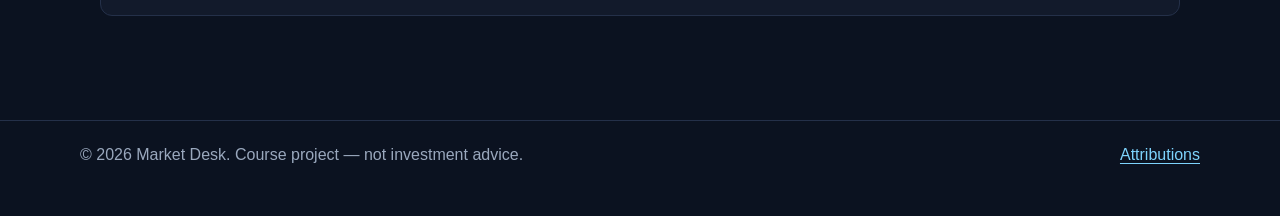
==== commit 027c66ab: "edit html and js" ====
--- a/index.html
+++ b/index.html
@@ -135,7 +135,6 @@
       <p><a href="about.html">Attributions</a></p>
     </div>
   </footer>
-  <div id="toast-host" aria-live="polite" aria-relevant="additions"></div>
 </body>
 
 </html>
--- a/css/styles.css
+++ b/css/styles.css
@@ -1,4 +1,4 @@
-/* Theme variables ----------------------------------------------------------------------------------------------------------------------------------- */
+/* Global CSS variables and base styles ------------------------------------------------------------------------------------------------------------- */
 :root {
   --bg: #0b1220;
   --bg-elevated: #121a2b;
@@ -34,7 +34,7 @@
 }
 
 
-/* Reset -------------------------------------------------------------------------------------------------------------------------------------------- */
+/* Base element styles ------------------------------------------------------------------------------------------------------------- */
 *,
 *::before,
 *::after {
@@ -95,7 +95,7 @@
 }
 
 
-/* Skip link --------------------------------------------------------------------------------------------------------------------------------------- */
+/* Skip link ------------------------------------------------------------------------------------------------------------- */
 .skip-link {
   position: absolute;
   left: 1rem;
@@ -112,7 +112,7 @@
 }
 
 
-/* Header / navigation --------------------------------------------------------------------------------------------------------------------------------- */
+/* Header / navigation ------------------------------------------------------------------------------------------------------------- */
 .site-header {
   position: sticky;
   top: 0;
@@ -291,7 +291,7 @@
 }
 
 
-/* Layout helpers ----------------------------------------------------------------------------------------------------------------------------------- */
+/* Layout helpers ------------------------------------------------------------------------------------------------------------- */
 .wrap {
   max-width: var(--max);
   margin: 0 auto;
@@ -325,7 +325,7 @@
 }
 
 
-/* Buttons, chips, fields ------------------------------------------------------------------------------------------------------------------------ */
+/* Buttons, chips, fields ------------------------------------------------------------------------------------------------------------- */
 .btn {
   display: inline-flex;
   align-items: center;
@@ -413,7 +413,7 @@
 }
 
 
-/* Hero ------------------------------------------------------------------------------------------------------------------------------------------ */
+/* Hero ------------------------------------------------------------------------------------------------------------- */
 .hero {
   position: relative;
   overflow: hidden;
@@ -441,7 +441,6 @@
   from {
     transform: translate3d(0, 0, 0) scale(1);
   }
-
   to {
     transform: translate3d(-30px, 24px, 0) scale(1.12);
   }
@@ -484,7 +483,7 @@
 }
 
 
-/* Cards + 3D flip ----------------------------------------------------------------------------------------------------------------------------- */
+/* Cards + 3D flip ------------------------------------------------------------------------------------------------------------- */
 .card-grid {
   display: grid;
   grid-template-columns: repeat(auto-fill, minmax(250px, 1fr));
@@ -635,7 +634,7 @@
 }
 
 
-/* Panels ------------------------------------------------------------------------------------------------------------------------------------------ */
+/* Watchlist + converter panels ------------------------------------------------------------------------------------------------------------- */
 .panel-grid {
   display: grid;
   gap: 1rem;
@@ -731,11 +730,9 @@
   0% {
     transform: scale(0.96);
   }
-
   60% {
     transform: scale(1.03);
   }
-
   100% {
     transform: scale(1);
   }
@@ -751,7 +748,7 @@
 }
 
 
-/* About page ----------------------------------------------------------------------------------------------------------------------------------- */
+/* About page ------------------------------------------------------------------------------------------------------------- */
 .prose {
   max-width: 72ch;
 }
@@ -776,7 +773,7 @@
 }
 
 
-/* Footer + toasts ----------------------------------------------------------------------------------------------------------------------------- */
+/* Footer + toasts ------------------------------------------------------------------------------------------------------------- */
 .site-footer {
   border-top: 1px solid var(--line);
   padding: 1.4rem 1.25rem 2rem;
@@ -840,4 +837,4 @@
   .stats {
     grid-template-columns: 1fr;
   }
-}+}
